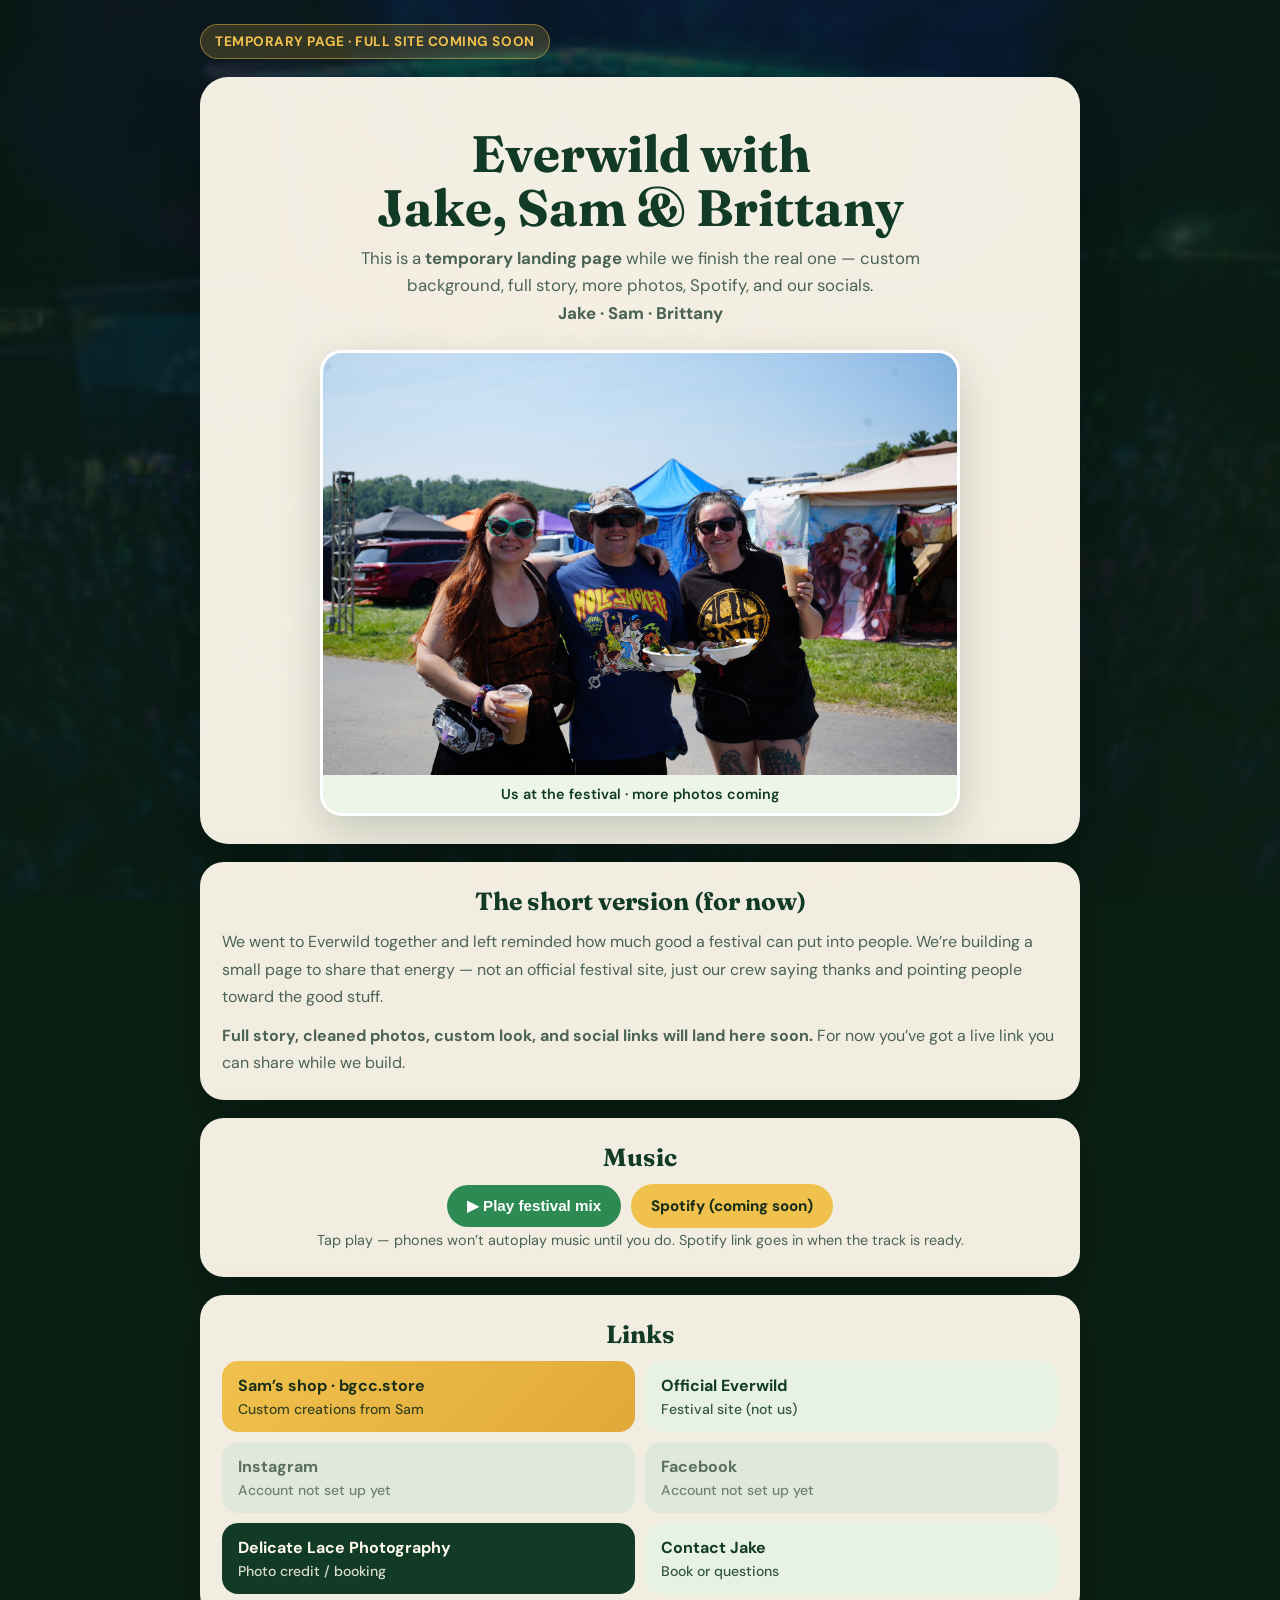
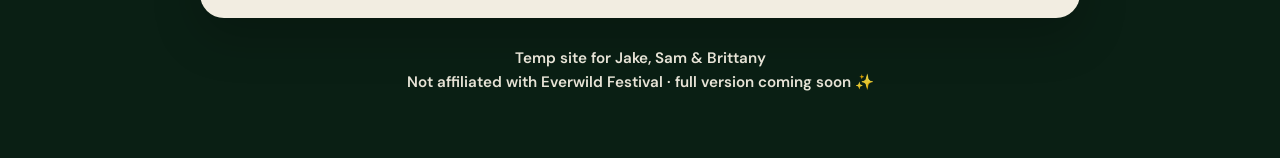
==== index.html @ faed9963 "Temporary Everwild crew landing page for Jake, Sam & Brittany. Separate from Good Vibes Hub. Placeho" ====
<!doctype html>
<html lang="en">
<head>
  <meta charset="utf-8">
  <meta name="viewport" content="width=device-width, initial-scale=1, viewport-fit=cover">
  <meta name="theme-color" content="#0a1f14">
  <meta name="description" content="Temporary home for Jake, Sam & Brittany's Everwild page — story, photos, and good vibes coming soon.">
  <meta property="og:title" content="Everwild · Jake, Sam & Brittany (temp)">
  <meta property="og:description" content="A temporary page while we build the real one. Three of us, one festival, good energy.">
  <meta property="og:image" content="assets/photos/crew.jpg">
  <title>Everwild · Jake, Sam & Brittany · Temp Site</title>
  <link rel="preconnect" href="https://fonts.googleapis.com">
  <link rel="preconnect" href="https://fonts.gstatic.com" crossorigin>
  <link href="https://fonts.googleapis.com/css2?family=Fraunces:opsz,wght@9..144,600;700&family=DM+Sans:wght@400;500;600;700&display=swap" rel="stylesheet">
  <style>
    :root {
      --bg: #0a1f14;
      --card: rgba(255, 249, 236, 0.95);
      --ink: #14281c;
      --forest: #123b27;
      --leaf: #2d8a52;
      --sun: #f0c14d;
      --muted: #4a6354;
      --line: rgba(255,255,255,0.16);
    }
    * { box-sizing: border-box; }
    body {
      margin: 0;
      min-height: 100vh;
      font-family: "DM Sans", system-ui, sans-serif;
      color: #fff9ec;
      background: var(--bg);
    }
    body::before {
      content: "";
      position: fixed;
      inset: 0;
      z-index: -2;
      background:
        linear-gradient(165deg, rgba(10,31,20,.75) 0%, rgba(10,31,20,.88) 55%, rgba(10,31,20,.95) 100%),
        url("assets/bg/night_stage.jpeg") center/cover no-repeat;
    }
    .wrap { width: min(880px, 92vw); margin: 0 auto; padding: 24px 0 64px; }
    .banner {
      display: inline-flex;
      align-items: center;
      gap: 8px;
      padding: 8px 14px;
      border-radius: 999px;
      background: rgba(240,193,77,.18);
      border: 1px solid rgba(240,193,77,.45);
      color: var(--sun);
      font-size: .85rem;
      font-weight: 700;
      letter-spacing: .04em;
      text-transform: uppercase;
    }
    .hero {
      margin-top: 18px;
      padding: 36px 24px 28px;
      border-radius: 28px;
      background: var(--card);
      color: var(--ink);
      box-shadow: 0 28px 70px rgba(0,0,0,.35);
      text-align: center;
    }
    .hero h1 {
      font-family: Fraunces, Georgia, serif;
      font-size: clamp(2rem, 6vw, 3.2rem);
      line-height: 1.05;
      margin: 14px 0 10px;
      color: var(--forest);
    }
    .hero p {
      margin: 0 auto;
      max-width: 560px;
      line-height: 1.65;
      color: var(--muted);
      font-size: 1.05rem;
    }
    .names {
      margin-top: 14px;
      font-weight: 800;
      color: var(--leaf);
      font-size: 1.1rem;
    }
    .photo-wrap {
      margin: 22px auto 0;
      max-width: 640px;
      border-radius: 22px;
      overflow: hidden;
      box-shadow: 0 16px 40px rgba(18,59,39,.2);
      border: 3px solid #fff;
    }
    .photo-wrap img {
      display: block;
      width: 100%;
      height: auto;
      vertical-align: middle;
    }
    .photo-cap {
      background: #edf5e6;
      padding: 10px 14px;
      font-size: .9rem;
      font-weight: 600;
      color: var(--forest);
    }
    .card {
      margin-top: 18px;
      padding: 24px 22px;
      border-radius: 24px;
      background: var(--card);
      color: var(--ink);
      box-shadow: 0 18px 48px rgba(0,0,0,.22);
    }
    .card h2 {
      font-family: Fraunces, Georgia, serif;
      margin: 0 0 12px;
      color: var(--forest);
      font-size: 1.55rem;
      text-align: center;
    }
    .card p {
      line-height: 1.7;
      color: var(--muted);
      margin: 0 0 12px;
    }
    .card p:last-child { margin-bottom: 0; }
    .links {
      display: grid;
      grid-template-columns: 1fr 1fr;
      gap: 10px;
      margin-top: 8px;
    }
    .btn {
      display: flex;
      flex-direction: column;
      gap: 4px;
      text-decoration: none;
      padding: 14px 16px;
      border-radius: 16px;
      background: var(--forest);
      color: #fff9ec;
      border: 0;
      cursor: pointer;
      font: inherit;
      text-align: left;
      transition: transform .15s ease;
    }
    .btn:hover { transform: translateY(-1px); }
    .btn strong { font-size: 1rem; }
    .btn span { font-size: .88rem; opacity: .85; font-weight: 500; }
    .btn.gold { background: linear-gradient(135deg, var(--sun), #e0a93a); color: #1a2f18; }
    .btn.soft { background: #e8f2e2; color: var(--forest); }
    .btn.muted { background: #dfe8db; color: #5a6f60; cursor: default; }
    .music {
      display: flex;
      flex-wrap: wrap;
      gap: 10px;
      align-items: center;
      justify-content: center;
      margin-top: 8px;
    }
    .music button, .music a.playish {
      appearance: none;
      border: 0;
      border-radius: 999px;
      padding: 12px 20px;
      font-weight: 800;
      font-size: .95rem;
      cursor: pointer;
      background: var(--leaf);
      color: white;
      text-decoration: none;
    }
    .music a.playish.gold { background: var(--sun); color: #1a2f18; }
    .note {
      text-align: center;
      font-size: .9rem;
      color: var(--muted);
      margin-top: 10px;
    }
    .footer {
      text-align: center;
      margin-top: 28px;
      font-weight: 600;
      opacity: .9;
      line-height: 1.6;
      font-size: .95rem;
    }
    @media (max-width: 640px) {
      .links { grid-template-columns: 1fr; }
      .hero { padding: 28px 16px 22px; }
    }
  </style>
</head>
<body>
  <div class="wrap">
    <div class="banner">Temporary page · full site coming soon</div>

    <header class="hero">
      <h1>Everwild with<br>Jake, Sam &amp; Brittany</h1>
      <p>
        This is a <strong>temporary landing page</strong> while we finish the real one —
        custom background, full story, more photos, Spotify, and our socials.
      </p>
      <p class="names">Jake · Sam · Brittany</p>
      <figure class="photo-wrap">
        <img src="assets/photos/crew.jpg" alt="Jake, Sam and Brittany at the festival" width="1200" height="800">
        <figcaption class="photo-cap">Us at the festival · more photos coming</figcaption>
      </figure>
    </header>

    <section class="card">
      <h2>The short version (for now)</h2>
      <p>
        We went to Everwild together and left reminded how much good a festival can put into people.
        We’re building a small page to share that energy — not an official festival site, just our crew
        saying thanks and pointing people toward the good stuff.
      </p>
      <p>
        <strong>Full story, cleaned photos, custom look, and social links will land here soon.</strong>
        For now you’ve got a live link you can share while we build.
      </p>
    </section>

    <section class="card">
      <h2>Music</h2>
      <div class="music">
        <button type="button" id="playBtn">▶ Play festival mix</button>
        <a class="playish gold" id="spotifyBtn" href="#" role="button">Spotify (coming soon)</a>
      </div>
      <audio id="audio" loop preload="metadata" src="assets/audio/everwild-valley-festival-mix.mp3"></audio>
      <p class="note">Tap play — phones won’t autoplay music until you do. Spotify link goes in when the track is ready.</p>
    </section>

    <section class="card">
      <h2>Links</h2>
      <div class="links">
        <a class="btn gold" href="https://bgcc.store" target="_blank" rel="noopener">
          <strong>Sam’s shop · bgcc.store</strong>
          <span>Custom creations from Sam</span>
        </a>
        <a class="btn soft" href="https://www.everwildfestival.com/" target="_blank" rel="noopener">
          <strong>Official Everwild</strong>
          <span>Festival site (not us)</span>
        </a>
        <div class="btn muted">
          <strong>Instagram</strong>
          <span>Account not set up yet</span>
        </div>
        <div class="btn muted">
          <strong>Facebook</strong>
          <span>Account not set up yet</span>
        </div>
        <a class="btn" href="https://www.facebook.com/people/Delicate-Lace-Photography/100093677182929/" target="_blank" rel="noopener">
          <strong>Delicate Lace Photography</strong>
          <span>Photo credit / booking</span>
        </a>
        <a class="btn soft" href="mailto:jgeiger310@gmail.com?subject=Everwild%20/%20Photo%20booking">
          <strong>Contact Jake</strong>
          <span>Book or questions</span>
        </a>
      </div>
    </section>

    <div class="footer">
      Temp site for Jake, Sam &amp; Brittany<br>
      Not affiliated with Everwild Festival · full version coming soon ✨
    </div>
  </div>

  <script>
    const audio = document.getElementById('audio');
    const btn = document.getElementById('playBtn');
    btn.addEventListener('click', async () => {
      try {
        if (audio.paused) {
          await audio.play();
          btn.textContent = '❚❚ Pause';
        } else {
          audio.pause();
          btn.textContent = '▶ Play festival mix';
        }
      } catch (e) {
        alert('Tap play again if your browser blocked audio.');
      }
    });
    document.getElementById('spotifyBtn').addEventListener('click', (e) => {
      e.preventDefault();
      alert('Spotify link will go here when the track/account is ready.');
    });
  </script>
</body>
</html>
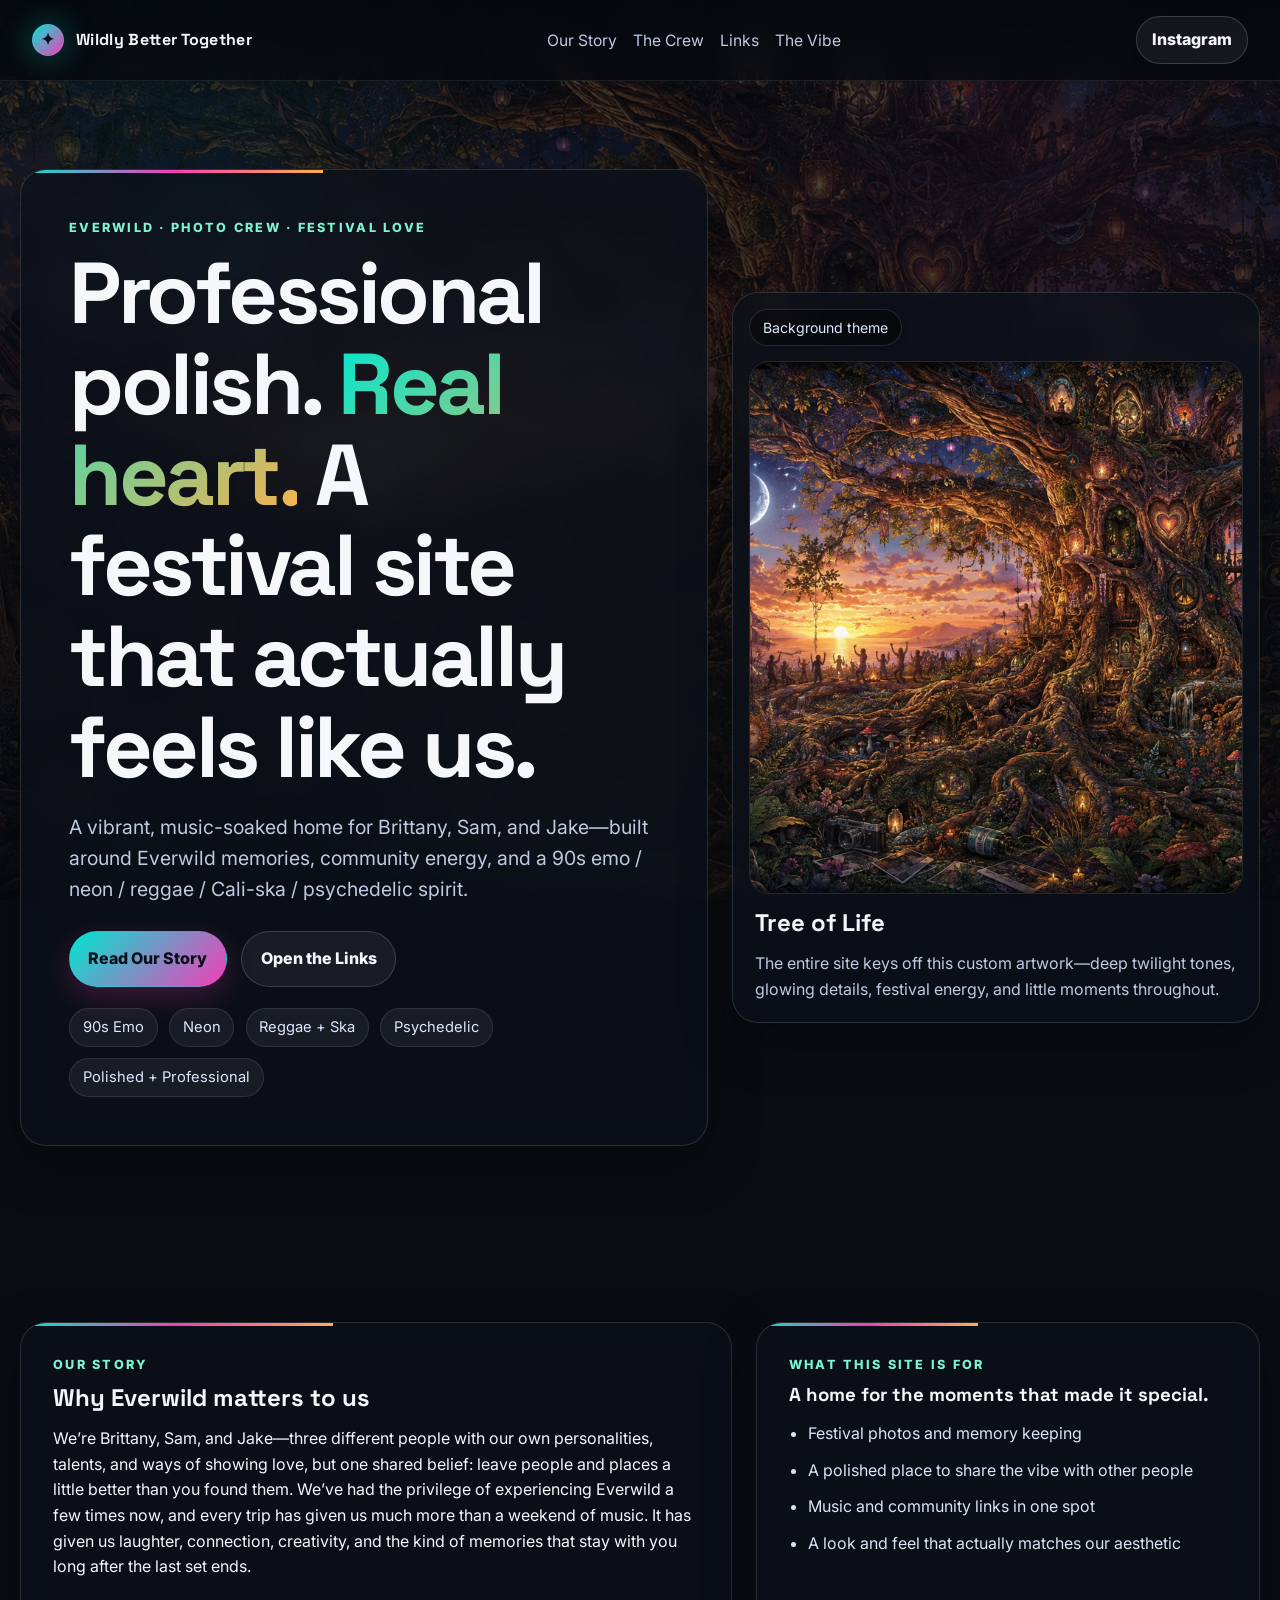
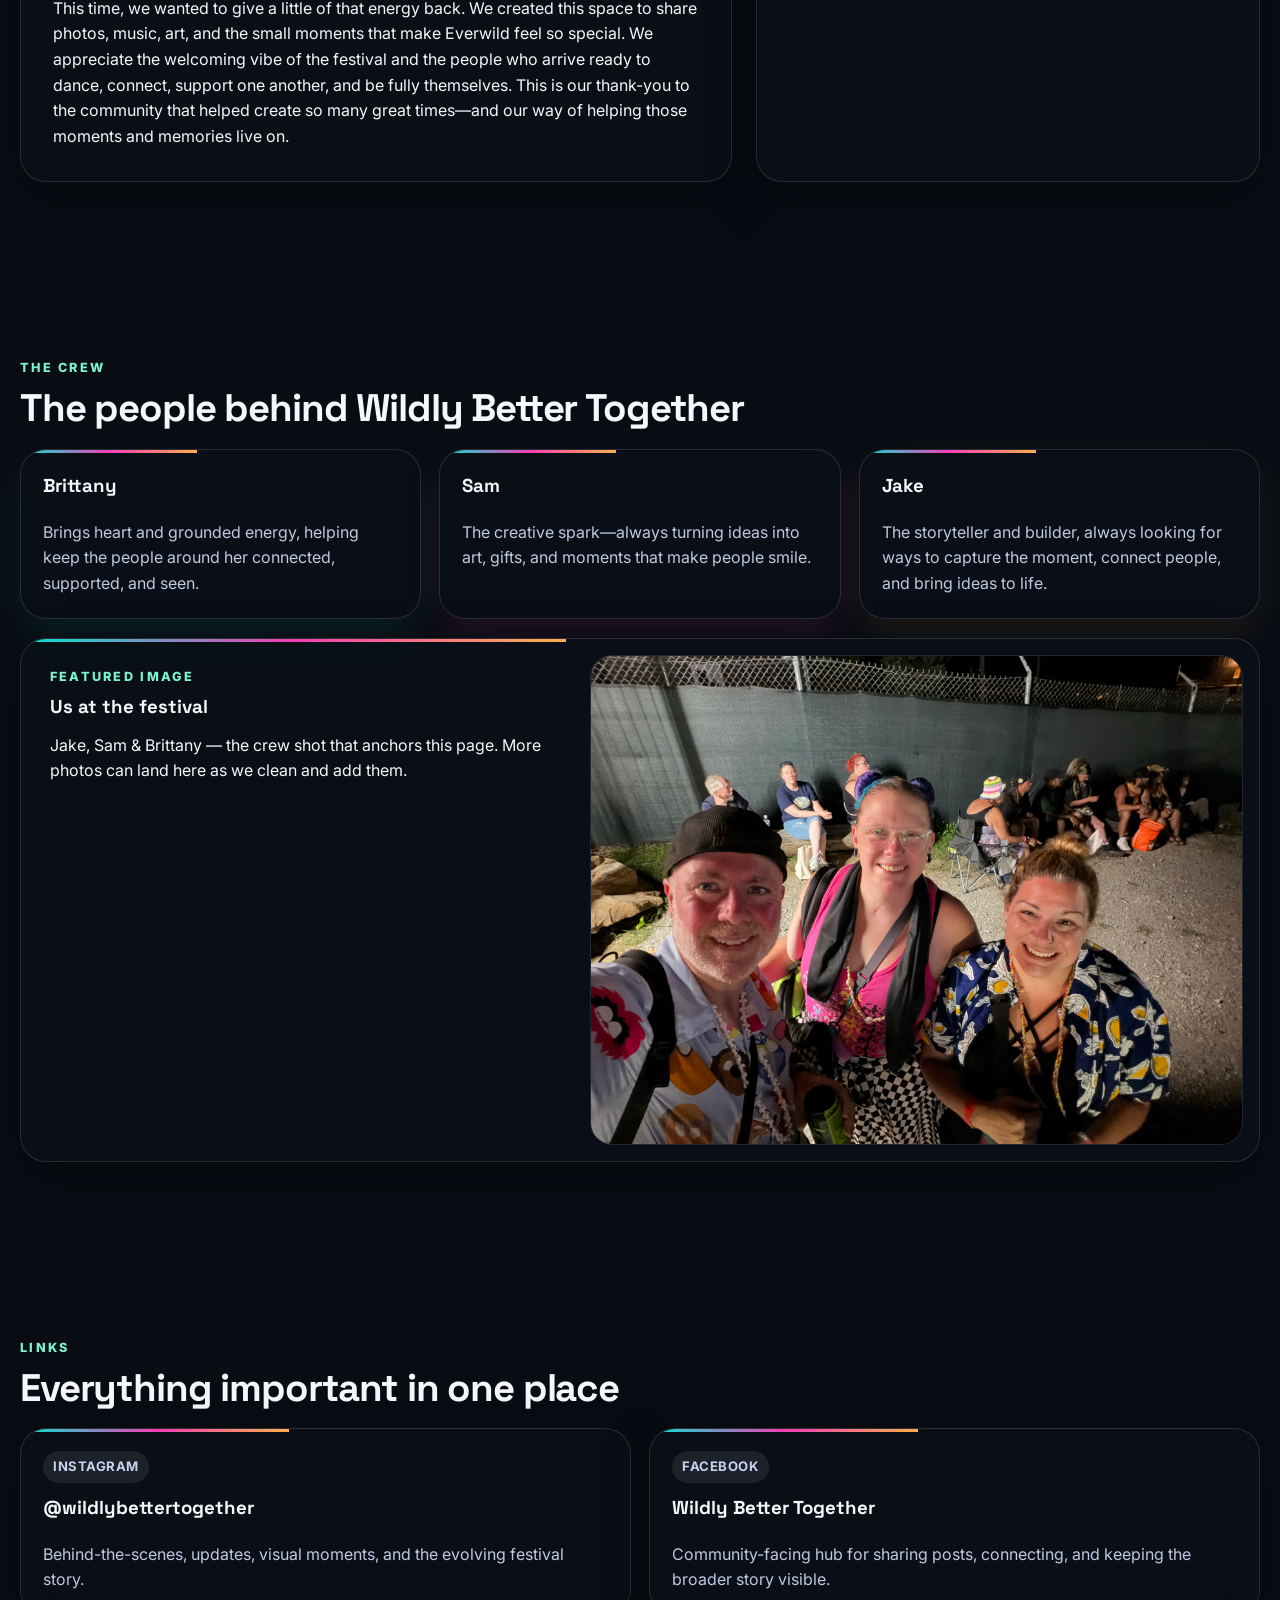
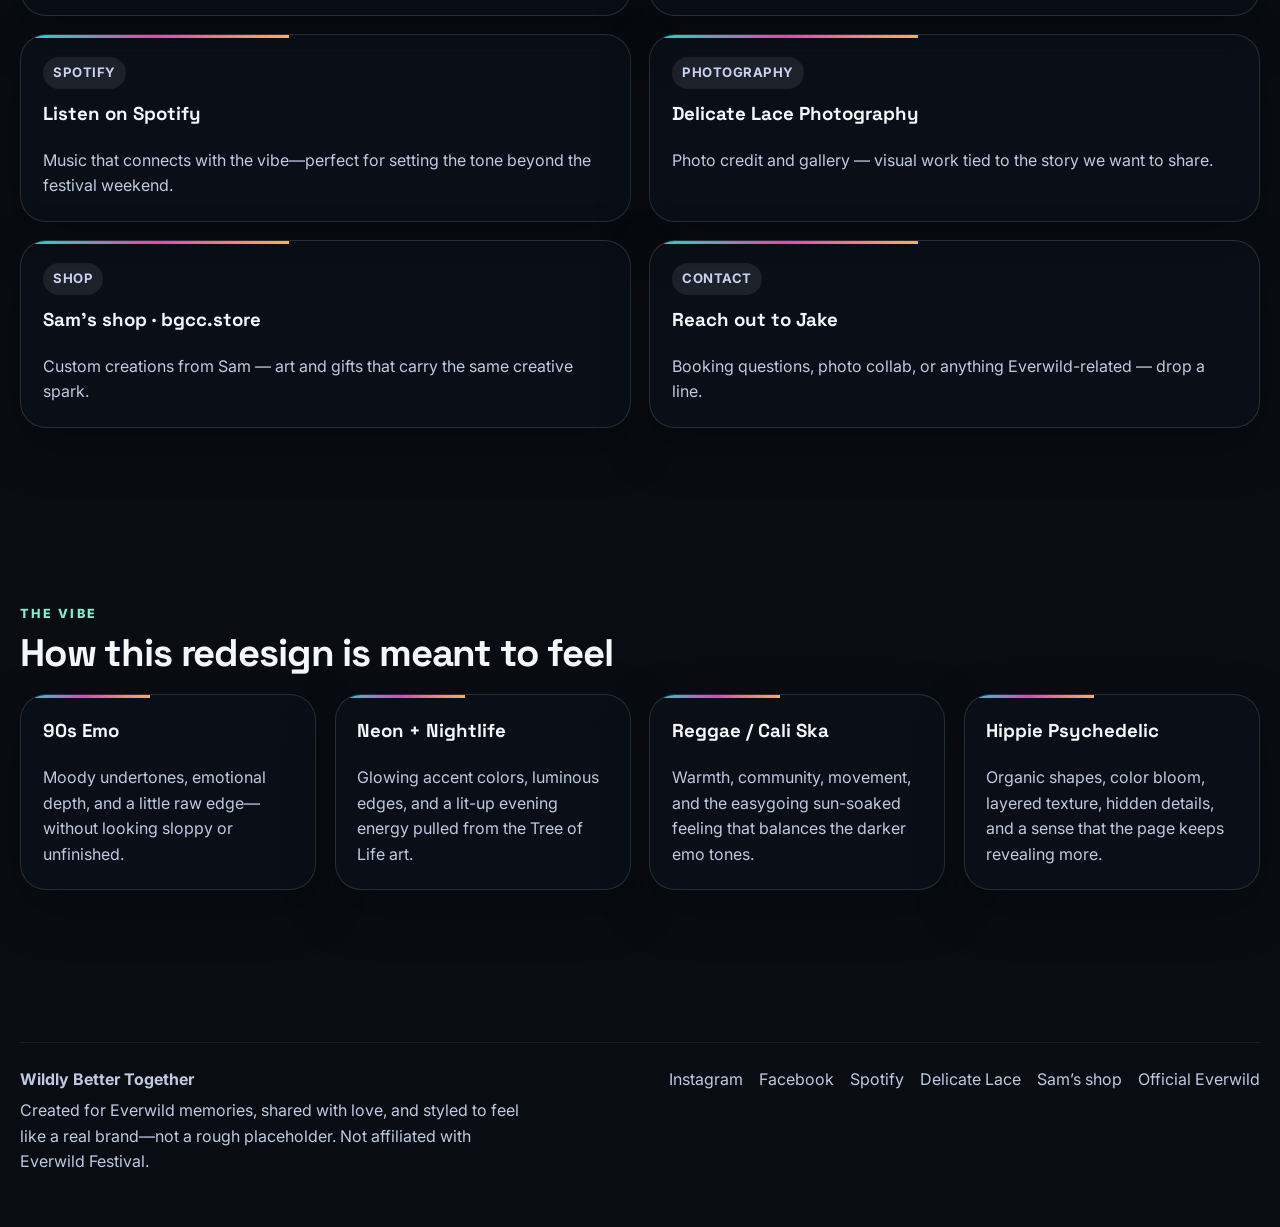
==== commit 8355d55e: "Redesign Everwild crew site: Tree of Life theme + real links Apply everwild_site_redesign package (n" ====
--- a/index.html
+++ b/index.html
@@ -1,295 +1,199 @@
-<!doctype html>
+<!DOCTYPE html>
 <html lang="en">
 <head>
-  <meta charset="utf-8">
-  <meta name="viewport" content="width=device-width, initial-scale=1, viewport-fit=cover">
-  <meta name="theme-color" content="#0a1f14">
-  <meta name="description" content="Temporary home for Jake, Sam & Brittany's Everwild page — story, photos, and good vibes coming soon.">
-  <meta property="og:title" content="Everwild · Jake, Sam & Brittany (temp)">
-  <meta property="og:description" content="A temporary page while we build the real one. Three of us, one festival, good energy.">
-  <meta property="og:image" content="assets/photos/crew.jpg">
-  <title>Everwild · Jake, Sam & Brittany · Temp Site</title>
+  <meta charset="UTF-8" />
+  <meta name="viewport" content="width=device-width, initial-scale=1.0, viewport-fit=cover" />
+  <meta name="theme-color" content="#070a10" />
+  <meta name="description" content="Wildly Better Together — Brittany, Sam, and Jake sharing Everwild stories, festival energy, and photography with a polished 90s emo, neon, ska, and psychedelic vibe." />
+  <meta property="og:title" content="Wildly Better Together · Everwild Crew" />
+  <meta property="og:description" content="Brittany, Sam, and Jake — Everwild memories, community energy, and a home for the vibe." />
+  <meta property="og:image" content="assets/photos/crew.jpg" />
+  <meta property="og:type" content="website" />
+  <title>Wildly Better Together · Everwild Crew</title>
   <link rel="preconnect" href="https://fonts.googleapis.com">
   <link rel="preconnect" href="https://fonts.gstatic.com" crossorigin>
-  <link href="https://fonts.googleapis.com/css2?family=Fraunces:opsz,wght@9..144,600;700&family=DM+Sans:wght@400;500;600;700&display=swap" rel="stylesheet">
-  <style>
-    :root {
-      --bg: #0a1f14;
-      --card: rgba(255, 249, 236, 0.95);
-      --ink: #14281c;
-      --forest: #123b27;
-      --leaf: #2d8a52;
-      --sun: #f0c14d;
-      --muted: #4a6354;
-      --line: rgba(255,255,255,0.16);
-    }
-    * { box-sizing: border-box; }
-    body {
-      margin: 0;
-      min-height: 100vh;
-      font-family: "DM Sans", system-ui, sans-serif;
-      color: #fff9ec;
-      background: var(--bg);
-    }
-    body::before {
-      content: "";
-      position: fixed;
-      inset: 0;
-      z-index: -2;
-      background:
-        linear-gradient(165deg, rgba(10,31,20,.75) 0%, rgba(10,31,20,.88) 55%, rgba(10,31,20,.95) 100%),
-        url("assets/bg/night_stage.jpeg") center/cover no-repeat;
-    }
-    .wrap { width: min(880px, 92vw); margin: 0 auto; padding: 24px 0 64px; }
-    .banner {
-      display: inline-flex;
-      align-items: center;
-      gap: 8px;
-      padding: 8px 14px;
-      border-radius: 999px;
-      background: rgba(240,193,77,.18);
-      border: 1px solid rgba(240,193,77,.45);
-      color: var(--sun);
-      font-size: .85rem;
-      font-weight: 700;
-      letter-spacing: .04em;
-      text-transform: uppercase;
-    }
-    .hero {
-      margin-top: 18px;
-      padding: 36px 24px 28px;
-      border-radius: 28px;
-      background: var(--card);
-      color: var(--ink);
-      box-shadow: 0 28px 70px rgba(0,0,0,.35);
-      text-align: center;
-    }
-    .hero h1 {
-      font-family: Fraunces, Georgia, serif;
-      font-size: clamp(2rem, 6vw, 3.2rem);
-      line-height: 1.05;
-      margin: 14px 0 10px;
-      color: var(--forest);
-    }
-    .hero p {
-      margin: 0 auto;
-      max-width: 560px;
-      line-height: 1.65;
-      color: var(--muted);
-      font-size: 1.05rem;
-    }
-    .names {
-      margin-top: 14px;
-      font-weight: 800;
-      color: var(--leaf);
-      font-size: 1.1rem;
-    }
-    .photo-wrap {
-      margin: 22px auto 0;
-      max-width: 640px;
-      border-radius: 22px;
-      overflow: hidden;
-      box-shadow: 0 16px 40px rgba(18,59,39,.2);
-      border: 3px solid #fff;
-    }
-    .photo-wrap img {
-      display: block;
-      width: 100%;
-      height: auto;
-      vertical-align: middle;
-    }
-    .photo-cap {
-      background: #edf5e6;
-      padding: 10px 14px;
-      font-size: .9rem;
-      font-weight: 600;
-      color: var(--forest);
-    }
-    .card {
-      margin-top: 18px;
-      padding: 24px 22px;
-      border-radius: 24px;
-      background: var(--card);
-      color: var(--ink);
-      box-shadow: 0 18px 48px rgba(0,0,0,.22);
-    }
-    .card h2 {
-      font-family: Fraunces, Georgia, serif;
-      margin: 0 0 12px;
-      color: var(--forest);
-      font-size: 1.55rem;
-      text-align: center;
-    }
-    .card p {
-      line-height: 1.7;
-      color: var(--muted);
-      margin: 0 0 12px;
-    }
-    .card p:last-child { margin-bottom: 0; }
-    .links {
-      display: grid;
-      grid-template-columns: 1fr 1fr;
-      gap: 10px;
-      margin-top: 8px;
-    }
-    .btn {
-      display: flex;
-      flex-direction: column;
-      gap: 4px;
-      text-decoration: none;
-      padding: 14px 16px;
-      border-radius: 16px;
-      background: var(--forest);
-      color: #fff9ec;
-      border: 0;
-      cursor: pointer;
-      font: inherit;
-      text-align: left;
-      transition: transform .15s ease;
-    }
-    .btn:hover { transform: translateY(-1px); }
-    .btn strong { font-size: 1rem; }
-    .btn span { font-size: .88rem; opacity: .85; font-weight: 500; }
-    .btn.gold { background: linear-gradient(135deg, var(--sun), #e0a93a); color: #1a2f18; }
-    .btn.soft { background: #e8f2e2; color: var(--forest); }
-    .btn.muted { background: #dfe8db; color: #5a6f60; cursor: default; }
-    .music {
-      display: flex;
-      flex-wrap: wrap;
-      gap: 10px;
-      align-items: center;
-      justify-content: center;
-      margin-top: 8px;
-    }
-    .music button, .music a.playish {
-      appearance: none;
-      border: 0;
-      border-radius: 999px;
-      padding: 12px 20px;
-      font-weight: 800;
-      font-size: .95rem;
-      cursor: pointer;
-      background: var(--leaf);
-      color: white;
-      text-decoration: none;
-    }
-    .music a.playish.gold { background: var(--sun); color: #1a2f18; }
-    .note {
-      text-align: center;
-      font-size: .9rem;
-      color: var(--muted);
-      margin-top: 10px;
-    }
-    .footer {
-      text-align: center;
-      margin-top: 28px;
-      font-weight: 600;
-      opacity: .9;
-      line-height: 1.6;
-      font-size: .95rem;
-    }
-    @media (max-width: 640px) {
-      .links { grid-template-columns: 1fr; }
-      .hero { padding: 28px 16px 22px; }
-    }
-  </style>
+  <link href="https://fonts.googleapis.com/css2?family=Inter:wght@400;500;600;700;800&family=Space+Grotesk:wght@500;700&display=swap" rel="stylesheet">
+  <link rel="stylesheet" href="assets/css/styles.css" />
 </head>
 <body>
-  <div class="wrap">
-    <div class="banner">Temporary page · full site coming soon</div>
+  <div class="site-bg"></div>
+  <div class="site-grain"></div>
 
-    <header class="hero">
-      <h1>Everwild with<br>Jake, Sam &amp; Brittany</h1>
-      <p>
-        This is a <strong>temporary landing page</strong> while we finish the real one —
-        custom background, full story, more photos, Spotify, and our socials.
-      </p>
-      <p class="names">Jake · Sam · Brittany</p>
-      <figure class="photo-wrap">
-        <img src="assets/photos/crew.jpg" alt="Jake, Sam and Brittany at the festival" width="1200" height="800">
-        <figcaption class="photo-cap">Us at the festival · more photos coming</figcaption>
-      </figure>
-    </header>
+  <header class="topbar">
+    <a class="brand" href="#top">
+      <span class="brand-mark">✦</span>
+      <span>Wildly Better Together</span>
+    </a>
+    <nav class="nav">
+      <a href="#story">Our Story</a>
+      <a href="#crew">The Crew</a>
+      <a href="#links">Links</a>
+      <a href="#vibe">The Vibe</a>
+    </nav>
+    <a class="button button-sm button-outline" href="https://www.instagram.com/wildlybettertogether/?hl=en" target="_blank" rel="noreferrer">Instagram</a>
+  </header>
 
-    <section class="card">
-      <h2>The short version (for now)</h2>
-      <p>
-        We went to Everwild together and left reminded how much good a festival can put into people.
-        We’re building a small page to share that energy — not an official festival site, just our crew
-        saying thanks and pointing people toward the good stuff.
-      </p>
-      <p>
-        <strong>Full story, cleaned photos, custom look, and social links will land here soon.</strong>
-        For now you’ve got a live link you can share while we build.
-      </p>
+  <main id="top">
+    <section class="hero section">
+      <div class="hero-copy panel glow-panel">
+        <p class="eyebrow">Everwild · Photo Crew · Festival Love</p>
+        <h1>Professional polish. <span>Real heart.</span> A festival site that actually feels like us.</h1>
+        <p class="lede">A vibrant, music-soaked home for Brittany, Sam, and Jake—built around Everwild memories, community energy, and a 90s emo / neon / reggae / Cali-ska / psychedelic spirit.</p>
+        <div class="hero-actions">
+          <a class="button" href="#story">Read Our Story</a>
+          <a class="button button-outline" href="#links">Open the Links</a>
+        </div>
+        <ul class="hero-tags" aria-label="site vibe tags">
+          <li>90s Emo</li>
+          <li>Neon</li>
+          <li>Reggae + Ska</li>
+          <li>Psychedelic</li>
+          <li>Polished + Professional</li>
+        </ul>
+      </div>
+
+      <aside class="hero-card panel image-card">
+        <div class="badge">Background theme</div>
+        <img src="assets/images/tree-of-life-bg.webp" alt="Psychedelic Tree of Life Everwild background art" loading="eager" />
+        <div class="image-card-copy">
+          <h2>Tree of Life</h2>
+          <p>The entire site keys off this custom artwork—deep twilight tones, glowing details, festival energy, and little moments throughout.</p>
+        </div>
+      </aside>
     </section>
 
-    <section class="card">
-      <h2>Music</h2>
-      <div class="music">
-        <button type="button" id="playBtn">▶ Play festival mix</button>
-        <a class="playish gold" id="spotifyBtn" href="#" role="button">Spotify (coming soon)</a>
+    <section class="section two-col" id="story">
+      <div class="panel story-panel">
+        <p class="eyebrow">Our Story</p>
+        <h2>Why Everwild matters to us</h2>
+        <p>We’re Brittany, Sam, and Jake—three different people with our own personalities, talents, and ways of showing love, but one shared belief: leave people and places a little better than you found them. We’ve had the privilege of experiencing Everwild a few times now, and every trip has given us much more than a weekend of music. It has given us laughter, connection, creativity, and the kind of memories that stay with you long after the last set ends.</p>
+        <p>This time, we wanted to give a little of that energy back. We created this space to share photos, music, art, and the small moments that make Everwild feel so special. We appreciate the welcoming vibe of the festival and the people who arrive ready to dance, connect, support one another, and be fully themselves. This is our thank-you to the community that helped create so many great times—and our way of helping those moments and memories live on.</p>
       </div>
-      <audio id="audio" loop preload="metadata" src="assets/audio/everwild-valley-festival-mix.mp3"></audio>
-      <p class="note">Tap play — phones won’t autoplay music until you do. Spotify link goes in when the track is ready.</p>
+
+      <div class="panel notes-panel">
+        <p class="eyebrow">What this site is for</p>
+        <h3>A home for the moments that made it special.</h3>
+        <ul class="bullet-list">
+          <li>Festival photos and memory keeping</li>
+          <li>A polished place to share the vibe with other people</li>
+          <li>Music and community links in one spot</li>
+          <li>A look and feel that actually matches our aesthetic</li>
+        </ul>
+      </div>
     </section>
 
-    <section class="card">
-      <h2>Links</h2>
-      <div class="links">
-        <a class="btn gold" href="https://bgcc.store" target="_blank" rel="noopener">
-          <strong>Sam’s shop · bgcc.store</strong>
-          <span>Custom creations from Sam</span>
+    <section class="section" id="crew">
+      <div class="section-heading">
+        <p class="eyebrow">The Crew</p>
+        <h2>The people behind Wildly Better Together</h2>
+      </div>
+      <div class="crew-grid">
+        <article class="panel person-card accent-teal">
+          <h3>Brittany</h3>
+          <p>Brings heart and grounded energy, helping keep the people around her connected, supported, and seen.</p>
+        </article>
+        <article class="panel person-card accent-pink">
+          <h3>Sam</h3>
+          <p>The creative spark—always turning ideas into art, gifts, and moments that make people smile.</p>
+        </article>
+        <article class="panel person-card accent-gold">
+          <h3>Jake</h3>
+          <p>The storyteller and builder, always looking for ways to capture the moment, connect people, and bring ideas to life.</p>
+        </article>
+      </div>
+
+      <div class="panel photo-feature">
+        <div class="photo-copy">
+          <p class="eyebrow">Featured image</p>
+          <h3>Us at the festival</h3>
+          <p>Jake, Sam &amp; Brittany — the crew shot that anchors this page. More photos can land here as we clean and add them.</p>
+        </div>
+        <div class="photo-frame">
+          <img src="assets/photos/crew.jpg" alt="Jake, Sam, and Brittany at the festival" width="1200" height="1600" loading="lazy" />
+        </div>
+      </div>
+    </section>
+
+    <section class="section" id="links">
+      <div class="section-heading">
+        <p class="eyebrow">Links</p>
+        <h2>Everything important in one place</h2>
+      </div>
+      <div class="links-grid">
+        <a class="panel link-card" href="https://www.instagram.com/wildlybettertogether/?hl=en" target="_blank" rel="noreferrer">
+          <span class="link-kicker">Instagram</span>
+          <h3>@wildlybettertogether</h3>
+          <p>Behind-the-scenes, updates, visual moments, and the evolving festival story.</p>
         </a>
-        <a class="btn soft" href="https://www.everwildfestival.com/" target="_blank" rel="noopener">
-          <strong>Official Everwild</strong>
-          <span>Festival site (not us)</span>
+        <a class="panel link-card" href="https://www.facebook.com/profile.php?id=61584813074823" target="_blank" rel="noreferrer">
+          <span class="link-kicker">Facebook</span>
+          <h3>Wildly Better Together</h3>
+          <p>Community-facing hub for sharing posts, connecting, and keeping the broader story visible.</p>
         </a>
-        <div class="btn muted">
-          <strong>Instagram</strong>
-          <span>Account not set up yet</span>
-        </div>
-        <div class="btn muted">
-          <strong>Facebook</strong>
-          <span>Account not set up yet</span>
-        </div>
-        <a class="btn" href="https://www.facebook.com/people/Delicate-Lace-Photography/100093677182929/" target="_blank" rel="noopener">
-          <strong>Delicate Lace Photography</strong>
-          <span>Photo credit / booking</span>
+        <a class="panel link-card" href="https://open.spotify.com/artist/3q0lanC2SZJSFUHILKSDZj" target="_blank" rel="noreferrer">
+          <span class="link-kicker">Spotify</span>
+          <h3>Listen on Spotify</h3>
+          <p>Music that connects with the vibe—perfect for setting the tone beyond the festival weekend.</p>
         </a>
-        <a class="btn soft" href="mailto:jgeiger310@gmail.com?subject=Everwild%20/%20Photo%20booking">
-          <strong>Contact Jake</strong>
-          <span>Book or questions</span>
+        <a class="panel link-card" href="https://delicatelacephotography.mypixieset.com/" target="_blank" rel="noreferrer">
+          <span class="link-kicker">Photography</span>
+          <h3>Delicate Lace Photography</h3>
+          <p>Photo credit and gallery — visual work tied to the story we want to share.</p>
+        </a>
+        <a class="panel link-card" href="https://bgcc.store" target="_blank" rel="noreferrer">
+          <span class="link-kicker">Shop</span>
+          <h3>Sam’s shop · bgcc.store</h3>
+          <p>Custom creations from Sam — art and gifts that carry the same creative spark.</p>
+        </a>
+        <a class="panel link-card" href="mailto:jgeiger310@gmail.com?subject=Everwild%20/%20Photo%20booking">
+          <span class="link-kicker">Contact</span>
+          <h3>Reach out to Jake</h3>
+          <p>Booking questions, photo collab, or anything Everwild-related — drop a line.</p>
         </a>
       </div>
     </section>
 
-    <div class="footer">
-      Temp site for Jake, Sam &amp; Brittany<br>
-      Not affiliated with Everwild Festival · full version coming soon ✨
+    <section class="section" id="vibe">
+      <div class="section-heading">
+        <p class="eyebrow">The Vibe</p>
+        <h2>How this redesign is meant to feel</h2>
+      </div>
+      <div class="vibe-grid">
+        <article class="panel vibe-card">
+          <h3>90s Emo</h3>
+          <p>Moody undertones, emotional depth, and a little raw edge—without looking sloppy or unfinished.</p>
+        </article>
+        <article class="panel vibe-card">
+          <h3>Neon + Nightlife</h3>
+          <p>Glowing accent colors, luminous edges, and a lit-up evening energy pulled from the Tree of Life art.</p>
+        </article>
+        <article class="panel vibe-card">
+          <h3>Reggae / Cali Ska</h3>
+          <p>Warmth, community, movement, and the easygoing sun-soaked feeling that balances the darker emo tones.</p>
+        </article>
+        <article class="panel vibe-card">
+          <h3>Hippie Psychedelic</h3>
+          <p>Organic shapes, color bloom, layered texture, hidden details, and a sense that the page keeps revealing more.</p>
+        </article>
+      </div>
+    </section>
+  </main>
+
+  <footer class="footer">
+    <div>
+      <strong>Wildly Better Together</strong>
+      <p>Created for Everwild memories, shared with love, and styled to feel like a real brand—not a rough placeholder. Not affiliated with Everwild Festival.</p>
     </div>
-  </div>
+    <div class="footer-links">
+      <a href="https://www.instagram.com/wildlybettertogether/?hl=en" target="_blank" rel="noreferrer">Instagram</a>
+      <a href="https://www.facebook.com/profile.php?id=61584813074823" target="_blank" rel="noreferrer">Facebook</a>
+      <a href="https://open.spotify.com/artist/3q0lanC2SZJSFUHILKSDZj" target="_blank" rel="noreferrer">Spotify</a>
+      <a href="https://delicatelacephotography.mypixieset.com/" target="_blank" rel="noreferrer">Delicate Lace</a>
+      <a href="https://bgcc.store" target="_blank" rel="noreferrer">Sam’s shop</a>
+      <a href="https://www.everwildfestival.com/" target="_blank" rel="noreferrer">Official Everwild</a>
+    </div>
+  </footer>
 
-  <script>
-    const audio = document.getElementById('audio');
-    const btn = document.getElementById('playBtn');
-    btn.addEventListener('click', async () => {
-      try {
-        if (audio.paused) {
-          await audio.play();
-          btn.textContent = '❚❚ Pause';
-        } else {
-          audio.pause();
-          btn.textContent = '▶ Play festival mix';
-        }
-      } catch (e) {
-        alert('Tap play again if your browser blocked audio.');
-      }
-    });
-    document.getElementById('spotifyBtn').addEventListener('click', (e) => {
-      e.preventDefault();
-      alert('Spotify link will go here when the track/account is ready.');
-    });
-  </script>
+  <script src="assets/js/site.js"></script>
 </body>
 </html>
--- a/assets/css/styles.css
+++ b/assets/css/styles.css
@@ -0,0 +1,360 @@
+
+:root {
+  --bg: #090d13;
+  --bg-soft: rgba(11, 17, 26, 0.76);
+  --bg-strong: rgba(7, 10, 16, 0.88);
+  --text: #f5f7fb;
+  --muted: #bfcae1;
+  --line: rgba(255,255,255,0.13);
+  --teal: #00e7d1;
+  --pink: #f53db8;
+  --gold: #ffb04b;
+  --lime: #b8ff4f;
+  --shadow: 0 18px 50px rgba(0, 0, 0, 0.34);
+  --radius: 26px;
+  --max: 1240px;
+}
+
+* { box-sizing: border-box; }
+html { scroll-behavior: smooth; }
+body {
+  margin: 0;
+  color: var(--text);
+  background: var(--bg);
+  font-family: 'Inter', system-ui, sans-serif;
+  line-height: 1.6;
+  overflow-x: hidden;
+}
+
+a { color: inherit; text-decoration: none; }
+img { max-width: 100%; display: block; }
+code {
+  font-family: ui-monospace, SFMono-Regular, Menlo, monospace;
+  background: rgba(255,255,255,0.08);
+  padding: 0.18rem 0.45rem;
+  border-radius: 999px;
+  font-size: 0.92em;
+}
+
+.site-bg {
+  position: fixed;
+  inset: 0;
+  background:
+    linear-gradient(rgba(4, 8, 14, 0.72), rgba(7, 10, 15, 0.82)),
+    radial-gradient(circle at 15% 12%, rgba(0, 231, 209, 0.18), transparent 26%),
+    radial-gradient(circle at 82% 18%, rgba(245, 61, 184, 0.18), transparent 28%),
+    radial-gradient(circle at 48% 82%, rgba(255, 176, 75, 0.16), transparent 30%),
+    url('../images/tree-of-life-bg.webp') center top / cover no-repeat fixed;
+  z-index: -3;
+}
+
+.site-grain {
+  pointer-events: none;
+  position: fixed;
+  inset: 0;
+  background-image: radial-gradient(rgba(255,255,255,0.08) 0.7px, transparent 0.7px);
+  background-size: 6px 6px;
+  opacity: 0.045;
+  mix-blend-mode: screen;
+  z-index: -2;
+}
+
+.topbar {
+  position: sticky;
+  top: 0;
+  z-index: 20;
+  display: flex;
+  align-items: center;
+  justify-content: space-between;
+  gap: 1rem;
+  padding: 1rem clamp(1rem, 3vw, 2rem);
+  background: rgba(5, 9, 15, 0.72);
+  backdrop-filter: blur(14px);
+  -webkit-backdrop-filter: blur(14px);
+  border-bottom: 1px solid rgba(255,255,255,0.08);
+}
+
+.brand {
+  display: inline-flex;
+  align-items: center;
+  gap: 0.75rem;
+  font-family: 'Space Grotesk', sans-serif;
+  font-weight: 700;
+  letter-spacing: 0.02em;
+}
+.brand-mark {
+  display: inline-grid;
+  place-items: center;
+  width: 2rem;
+  height: 2rem;
+  border-radius: 999px;
+  background: linear-gradient(135deg, var(--teal), var(--pink));
+  color: #0b1018;
+  box-shadow: 0 0 30px rgba(0, 231, 209, 0.34);
+}
+
+.nav {
+  display: inline-flex;
+  align-items: center;
+  gap: 1rem;
+  flex-wrap: wrap;
+}
+.nav a {
+  color: var(--muted);
+  font-size: 0.98rem;
+}
+.nav a:hover { color: var(--text); }
+
+.button {
+  display: inline-flex;
+  align-items: center;
+  justify-content: center;
+  gap: 0.5rem;
+  min-height: 48px;
+  padding: 0.9rem 1.15rem;
+  border-radius: 999px;
+  border: 1px solid transparent;
+  background: linear-gradient(135deg, var(--teal), var(--pink));
+  color: #08101a;
+  font-weight: 800;
+  box-shadow: 0 10px 28px rgba(245, 61, 184, 0.22);
+}
+.button:hover { transform: translateY(-1px); }
+.button-outline {
+  background: rgba(255,255,255,0.06);
+  color: var(--text);
+  border-color: rgba(255,255,255,0.16);
+  box-shadow: none;
+}
+.button-sm { min-height: 42px; padding: 0.65rem 0.95rem; }
+
+main {
+  width: min(calc(100% - 2rem), var(--max));
+  margin: 0 auto;
+  padding-bottom: 4rem;
+}
+
+.section { padding: clamp(2.5rem, 7vw, 5.5rem) 0; }
+.hero {
+  min-height: calc(100vh - 76px);
+  display: grid;
+  grid-template-columns: 1.2fr 0.92fr;
+  align-items: center;
+  gap: 1.5rem;
+}
+.two-col {
+  display: grid;
+  grid-template-columns: 1.2fr 0.85fr;
+  gap: 1.5rem;
+}
+
+.panel {
+  position: relative;
+  background: var(--bg-soft);
+  border: 1px solid var(--line);
+  border-radius: var(--radius);
+  box-shadow: var(--shadow);
+  backdrop-filter: blur(12px);
+  -webkit-backdrop-filter: blur(12px);
+  overflow: hidden;
+}
+.glow-panel::before,
+.person-card::before,
+.link-card::before,
+.vibe-card::before,
+.story-panel::before,
+.notes-panel::before,
+.photo-feature::before {
+  content: '';
+  position: absolute;
+  inset: 0 auto auto 0;
+  width: 44%;
+  height: 3px;
+  background: linear-gradient(90deg, var(--teal), var(--pink), var(--gold));
+}
+
+.hero-copy { padding: clamp(1.8rem, 4vw, 3rem); }
+.hero-copy h1,
+.section-heading h2,
+.story-panel h2,
+.notes-panel h3,
+.image-card h2,
+.photo-copy h3 {
+  margin: 0;
+  font-family: 'Space Grotesk', sans-serif;
+  line-height: 1.05;
+}
+.hero-copy h1 {
+  font-size: clamp(2.8rem, 7vw, 5.4rem);
+  letter-spacing: -0.04em;
+  margin-top: 0.35rem;
+}
+.hero-copy h1 span {
+  background: linear-gradient(135deg, var(--teal), var(--gold));
+  -webkit-background-clip: text;
+  background-clip: text;
+  color: transparent;
+}
+.lede {
+  color: var(--muted);
+  font-size: clamp(1.05rem, 1.8vw, 1.22rem);
+  max-width: 60ch;
+  margin: 1.2rem 0 0;
+}
+.eyebrow {
+  text-transform: uppercase;
+  letter-spacing: 0.18em;
+  font-size: 0.79rem;
+  font-weight: 800;
+  color: #7cf4cf;
+  margin: 0 0 0.6rem;
+}
+.hero-actions {
+  display: flex;
+  flex-wrap: wrap;
+  gap: 0.9rem;
+  margin-top: 1.6rem;
+}
+.hero-tags {
+  list-style: none;
+  display: flex;
+  flex-wrap: wrap;
+  gap: 0.7rem;
+  margin: 1.3rem 0 0;
+  padding: 0;
+}
+.hero-tags li {
+  padding: 0.42rem 0.8rem;
+  border-radius: 999px;
+  background: rgba(255,255,255,0.06);
+  border: 1px solid rgba(255,255,255,0.1);
+  color: #dce7ff;
+  font-size: 0.92rem;
+}
+
+.image-card { padding: 1rem; }
+.image-card img {
+  width: 100%;
+  aspect-ratio: 1 / 1.08;
+  object-fit: cover;
+  border-radius: 20px;
+  border: 1px solid rgba(255,255,255,0.1);
+}
+.badge {
+  display: inline-flex;
+  align-items: center;
+  padding: 0.4rem 0.8rem;
+  margin-bottom: 0.9rem;
+  border-radius: 999px;
+  background: rgba(0,0,0,0.35);
+  border: 1px solid rgba(255,255,255,0.12);
+  font-size: 0.88rem;
+  color: #dce7ff;
+}
+.image-card-copy { padding: 1rem 0.35rem 0.25rem; }
+.image-card-copy p { color: var(--muted); margin-bottom: 0; }
+
+.story-panel, .notes-panel { padding: clamp(1.4rem, 3vw, 2rem); }
+.story-panel p:last-child,
+.notes-panel p:last-child { margin-bottom: 0; }
+.bullet-list { margin: 1rem 0 0; padding-left: 1.2rem; }
+.bullet-list li { margin: 0.7rem 0; color: #dbe4f7; }
+
+.section-heading { margin-bottom: 1.25rem; }
+.section-heading h2 {
+  font-size: clamp(1.9rem, 3vw, 3.1rem);
+  letter-spacing: -0.03em;
+}
+
+.crew-grid, .links-grid, .vibe-grid {
+  display: grid;
+  gap: 1.15rem;
+}
+.crew-grid { grid-template-columns: repeat(3, 1fr); }
+.links-grid { grid-template-columns: repeat(2, 1fr); }
+.vibe-grid { grid-template-columns: repeat(4, 1fr); }
+
+.person-card, .vibe-card { padding: 1.35rem; }
+.person-card h3, .link-card h3, .vibe-card h3 { margin-top: 0; font-family: 'Space Grotesk', sans-serif; }
+.person-card p, .link-card p, .vibe-card p { color: var(--muted); margin-bottom: 0; }
+.accent-teal { box-shadow: 0 16px 36px rgba(0, 231, 209, 0.08); }
+.accent-pink { box-shadow: 0 16px 36px rgba(245, 61, 184, 0.1); }
+.accent-gold { box-shadow: 0 16px 36px rgba(255, 176, 75, 0.08); }
+
+.photo-feature {
+  margin-top: 1.15rem;
+  display: grid;
+  grid-template-columns: 0.9fr 1.1fr;
+  gap: 1.15rem;
+  padding: 1rem;
+}
+.photo-copy { padding: 0.8rem; }
+.photo-frame img {
+  width: 100%;
+  height: 100%;
+  min-height: 340px;
+  max-height: 720px;
+  object-fit: cover;
+  object-position: center top;
+  border-radius: 22px;
+  border: 1px solid rgba(255,255,255,0.1);
+}
+
+.link-card {
+  padding: 1.35rem;
+  transition: transform 160ms ease, border-color 160ms ease, background 160ms ease;
+}
+.link-card:hover {
+  transform: translateY(-4px);
+  border-color: rgba(255,255,255,0.22);
+  background: rgba(17, 23, 36, 0.88);
+}
+.link-kicker {
+  display: inline-block;
+  margin-bottom: 0.65rem;
+  padding: 0.35rem 0.65rem;
+  border-radius: 999px;
+  background: rgba(255,255,255,0.08);
+  color: #c7d4ef;
+  font-size: 0.82rem;
+  font-weight: 700;
+  letter-spacing: 0.04em;
+  text-transform: uppercase;
+}
+
+.footer {
+  width: min(calc(100% - 2rem), var(--max));
+  margin: 0 auto 1.25rem;
+  padding: 1.5rem 0 2rem;
+  border-top: 1px solid rgba(255,255,255,0.08);
+  display: flex;
+  justify-content: space-between;
+  gap: 1rem;
+  color: var(--muted);
+}
+.footer p { margin: 0.35rem 0 0; max-width: 50ch; }
+.footer-links { display: flex; flex-wrap: wrap; gap: 1rem; align-content: flex-start; }
+.footer-links a:hover { color: var(--text); }
+
+@media (max-width: 1120px) {
+  .hero, .two-col, .photo-feature { grid-template-columns: 1fr; }
+  .crew-grid { grid-template-columns: 1fr 1fr 1fr; }
+  .vibe-grid { grid-template-columns: 1fr 1fr; }
+}
+
+@media (max-width: 860px) {
+  .topbar { flex-wrap: wrap; }
+  .nav { width: 100%; justify-content: center; order: 3; }
+  .links-grid, .crew-grid, .vibe-grid { grid-template-columns: 1fr; }
+  .footer { flex-direction: column; }
+  .hero { min-height: auto; padding-top: 1rem; }
+}
+
+@media (max-width: 680px) {
+  main { width: min(calc(100% - 1rem), var(--max)); }
+  .topbar { padding: 0.8rem 0.8rem 1rem; }
+  .hero-copy { padding: 1.3rem; }
+  .story-panel, .notes-panel, .person-card, .link-card, .vibe-card { padding: 1.15rem; }
+  .photo-copy { padding: 0.35rem; }
+  .photo-frame img { min-height: 240px; }
+}
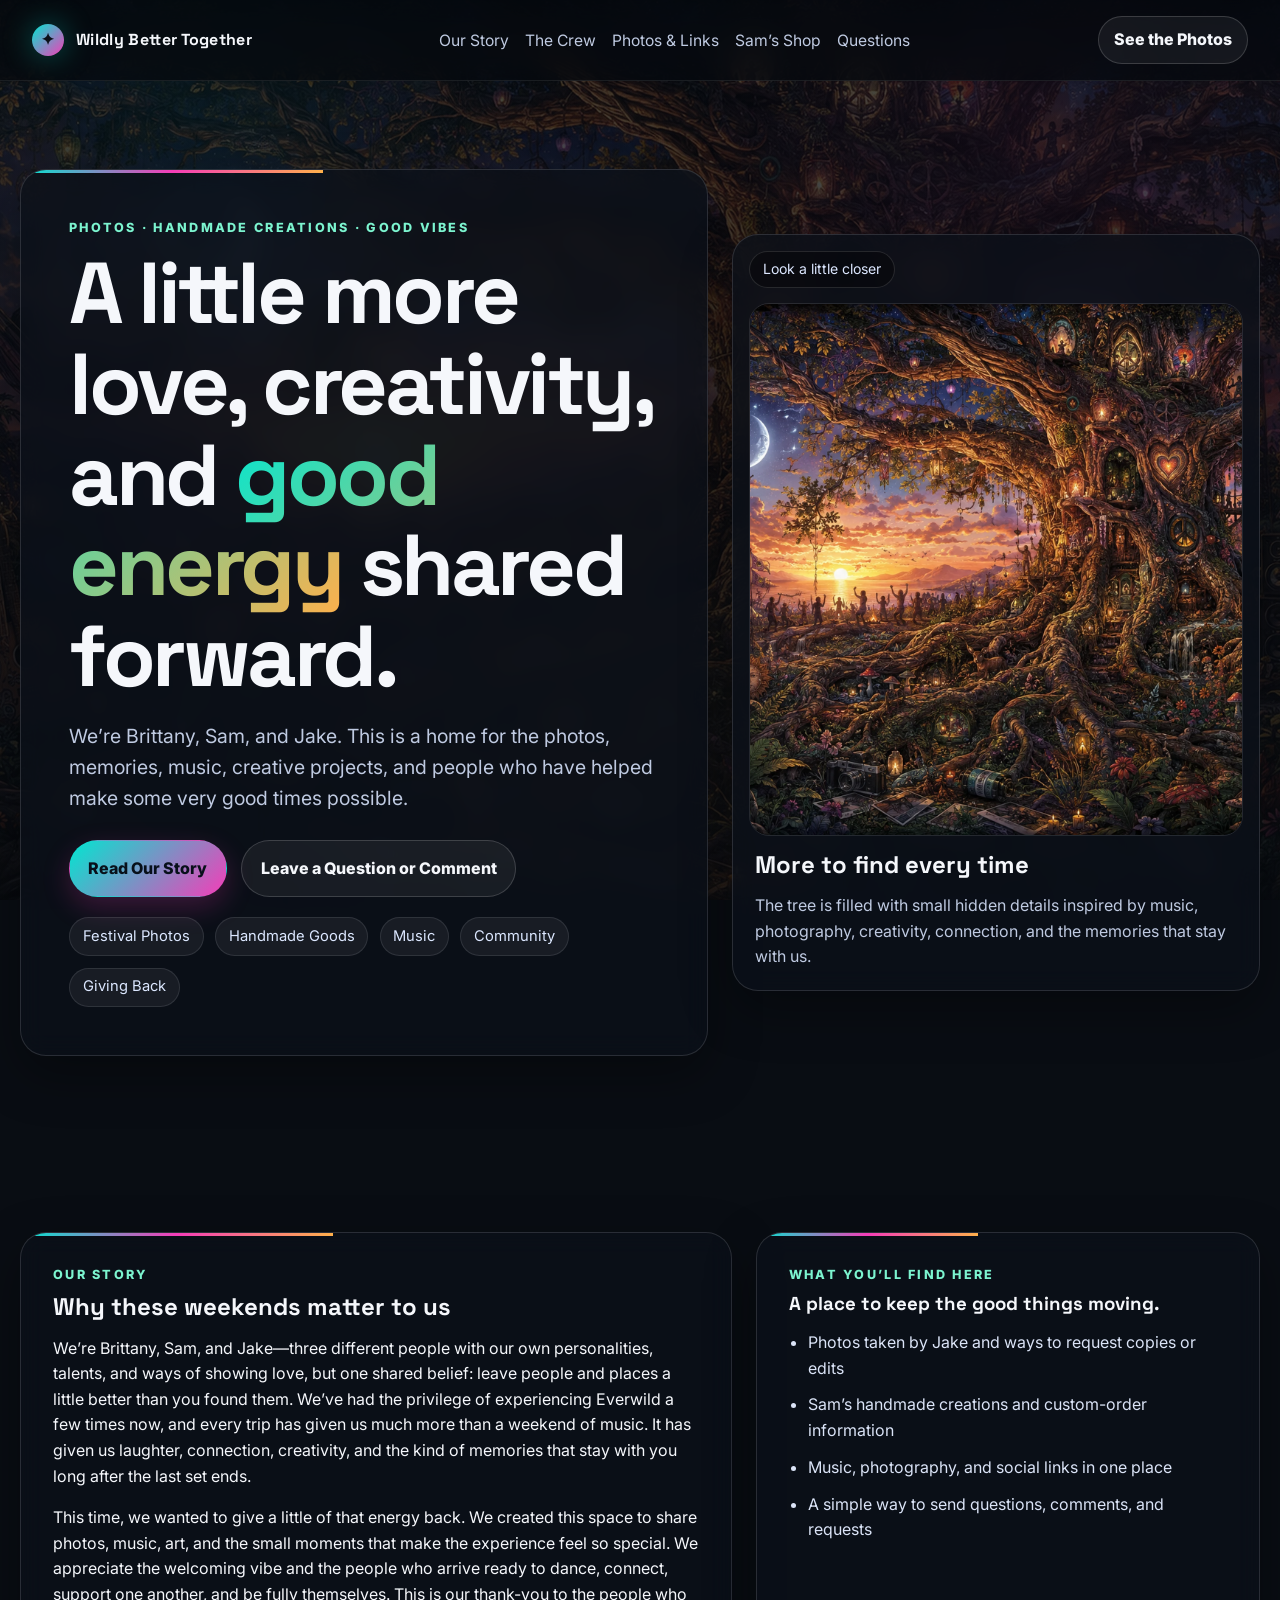
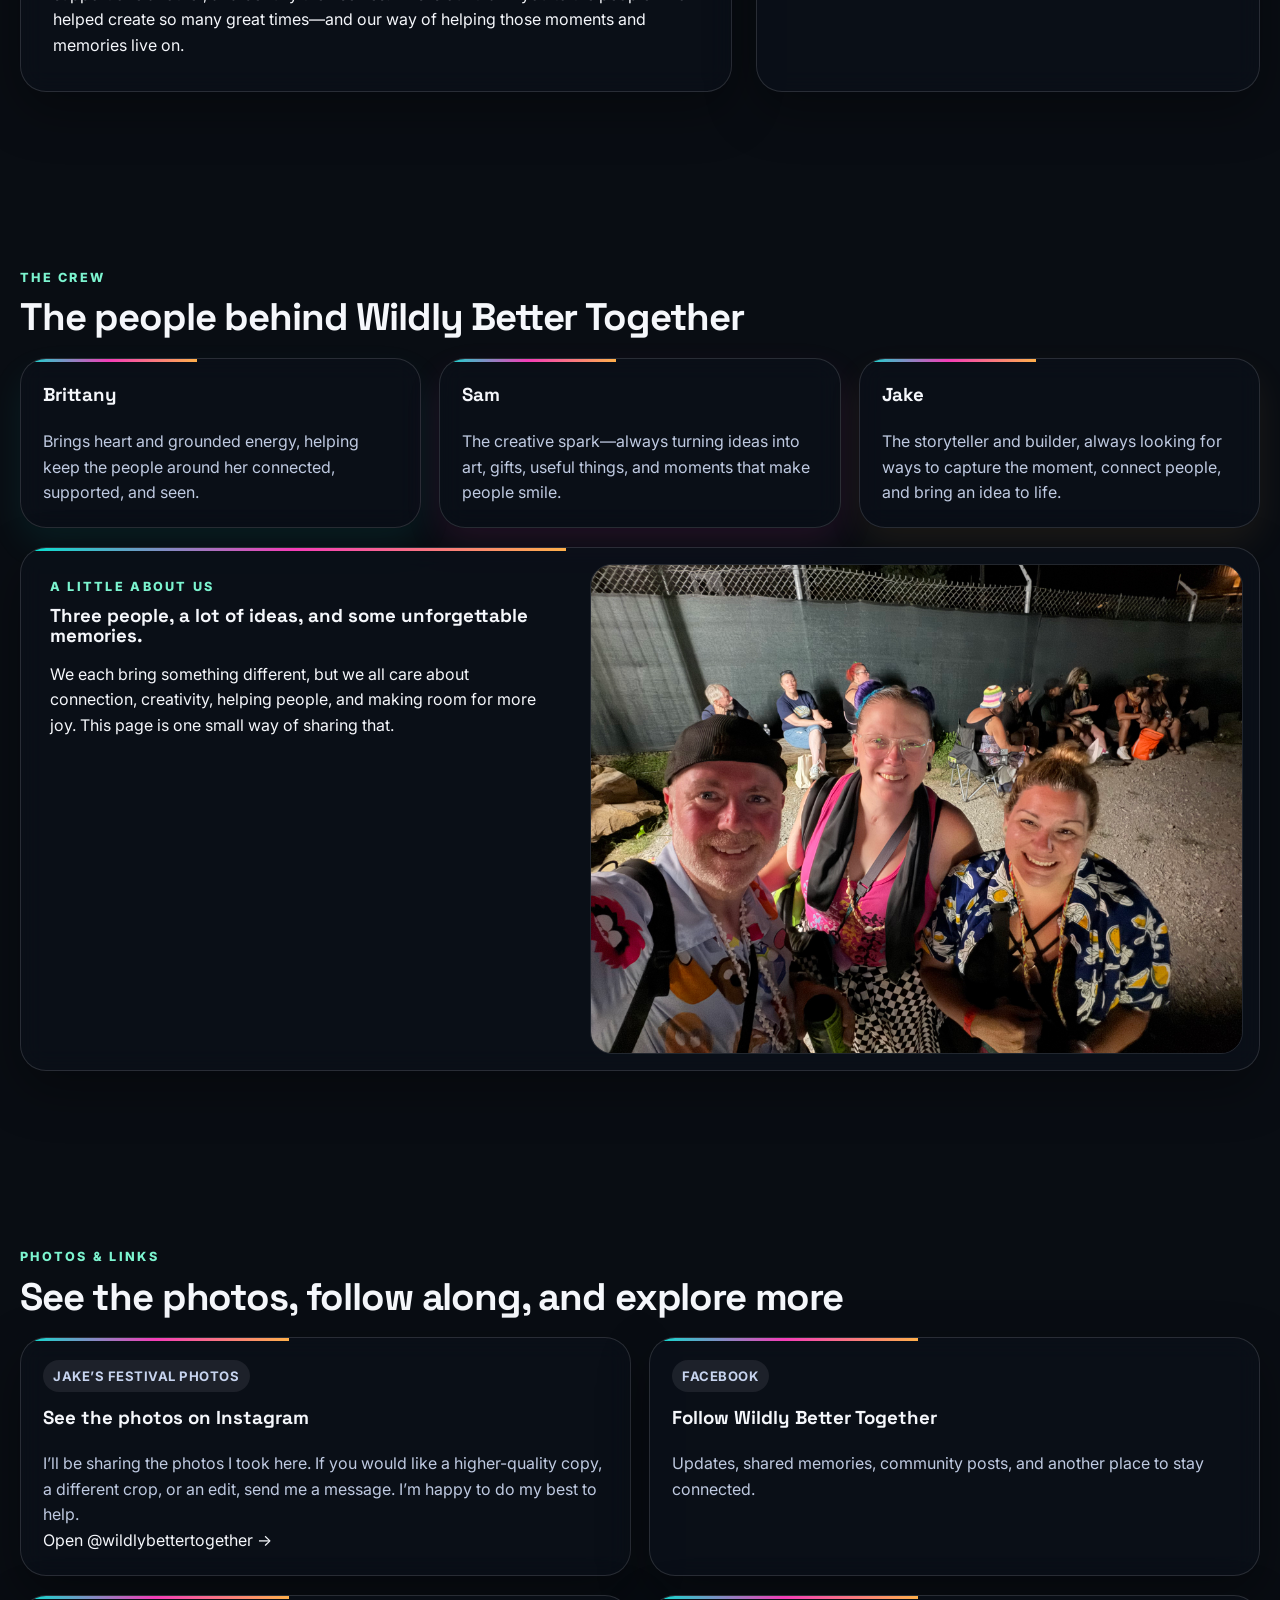
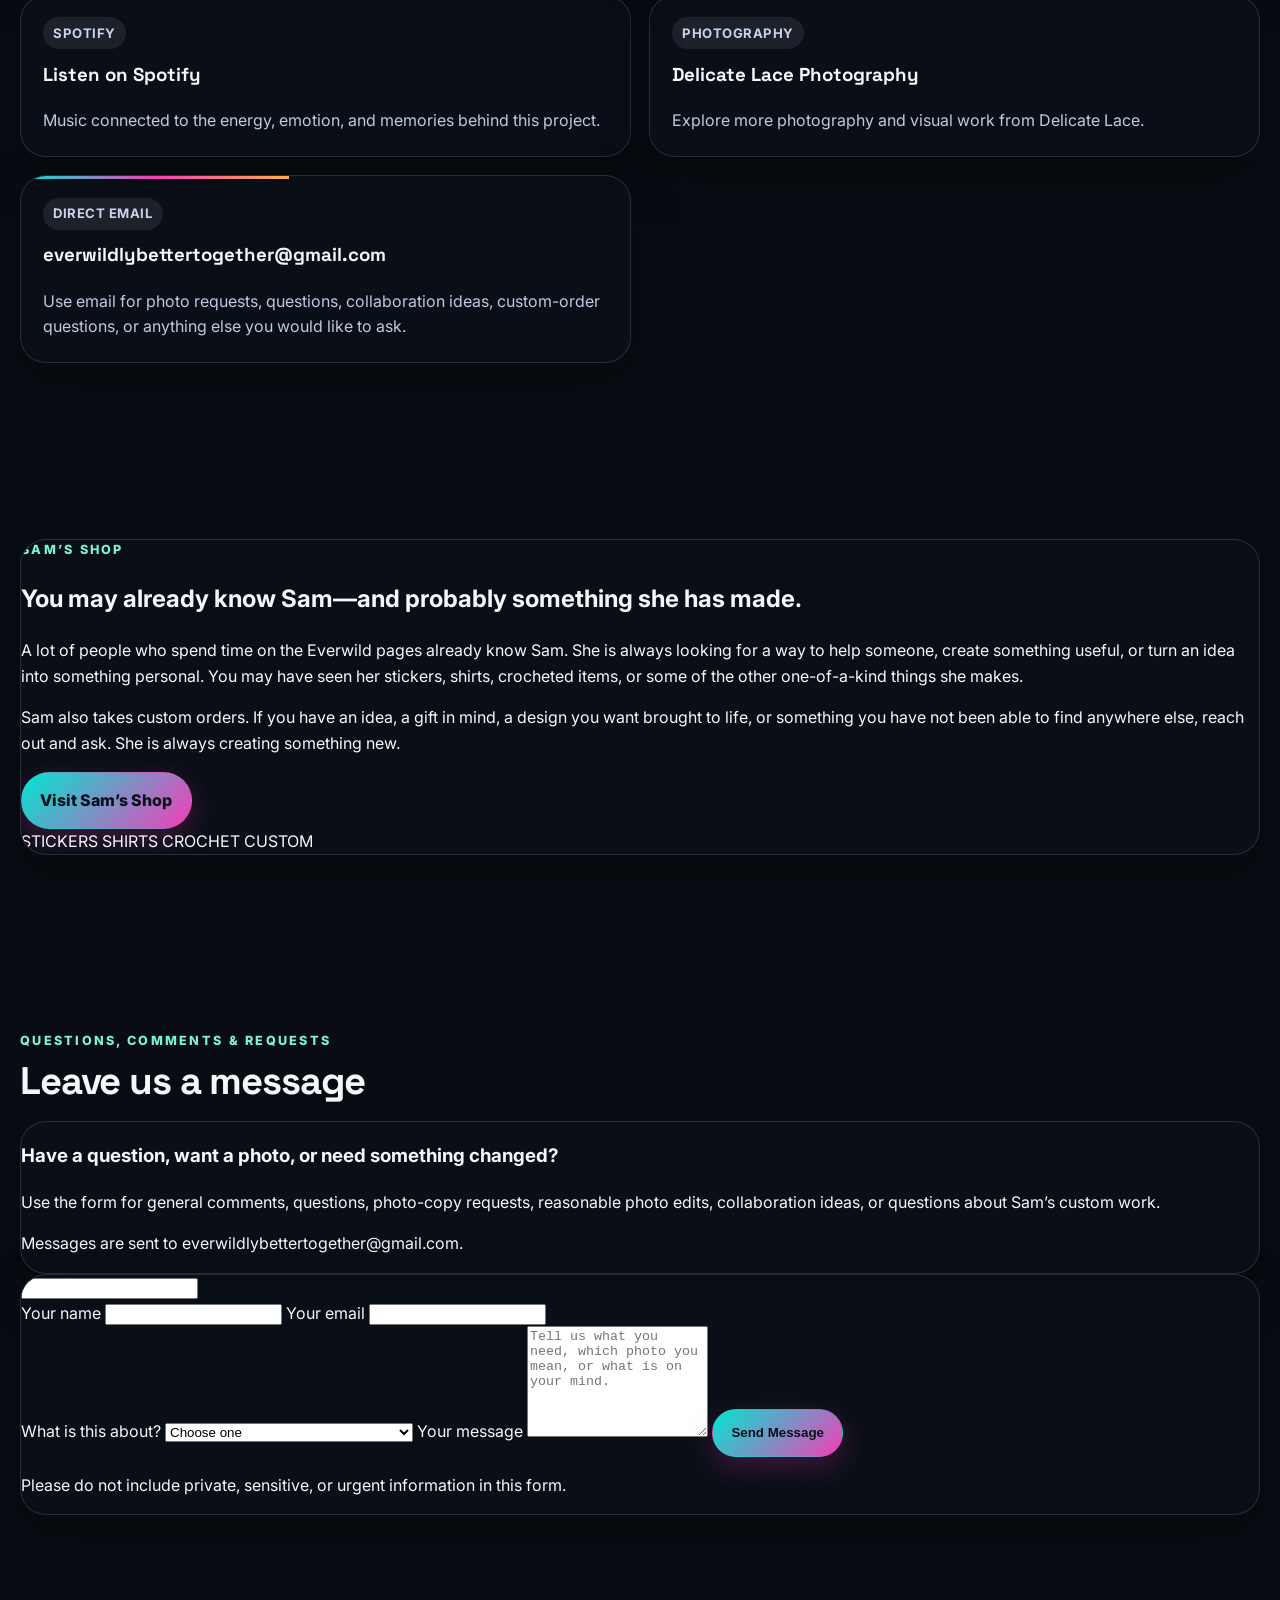
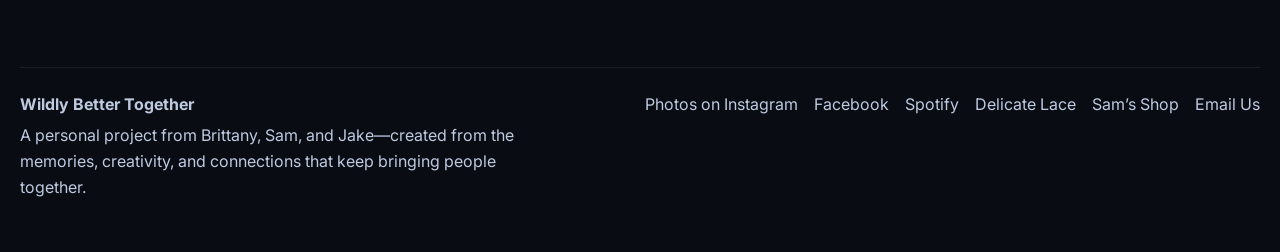
==== commit a4f0040b: "Refine site copy, contact options, and Sam shop section" ====
--- a/index.html
+++ b/index.html
@@ -4,12 +4,12 @@
   <meta charset="UTF-8" />
   <meta name="viewport" content="width=device-width, initial-scale=1.0, viewport-fit=cover" />
   <meta name="theme-color" content="#070a10" />
-  <meta name="description" content="Wildly Better Together — Brittany, Sam, and Jake sharing Everwild stories, festival energy, and photography with a polished 90s emo, neon, ska, and psychedelic vibe." />
-  <meta property="og:title" content="Wildly Better Together · Everwild Crew" />
-  <meta property="og:description" content="Brittany, Sam, and Jake — Everwild memories, community energy, and a home for the vibe." />
+  <meta name="description" content="Wildly Better Together — photos, handmade creations, music, memories, and good energy shared by Brittany, Sam, and Jake." />
+  <meta property="og:title" content="Wildly Better Together" />
+  <meta property="og:description" content="Photos, creativity, music, memories, and ways to connect with Brittany, Sam, and Jake." />
   <meta property="og:image" content="assets/photos/crew.jpg" />
   <meta property="og:type" content="website" />
-  <title>Wildly Better Together · Everwild Crew</title>
+  <title>Wildly Better Together | Photos, Art & Good Vibes</title>
   <link rel="preconnect" href="https://fonts.googleapis.com">
   <link rel="preconnect" href="https://fonts.gstatic.com" crossorigin>
   <link href="https://fonts.googleapis.com/css2?family=Inter:wght@400;500;600;700;800&family=Space+Grotesk:wght@500;700&display=swap" rel="stylesheet">
@@ -24,40 +24,41 @@
       <span class="brand-mark">✦</span>
       <span>Wildly Better Together</span>
     </a>
-    <nav class="nav">
+    <nav class="nav" aria-label="Main navigation">
       <a href="#story">Our Story</a>
       <a href="#crew">The Crew</a>
-      <a href="#links">Links</a>
-      <a href="#vibe">The Vibe</a>
+      <a href="#links">Photos & Links</a>
+      <a href="#shop">Sam’s Shop</a>
+      <a href="#contact">Questions</a>
     </nav>
-    <a class="button button-sm button-outline" href="https://www.instagram.com/wildlybettertogether/?hl=en" target="_blank" rel="noreferrer">Instagram</a>
+    <a class="button button-sm button-outline" href="https://www.instagram.com/wildlybettertogether/?hl=en" target="_blank" rel="noreferrer">See the Photos</a>
   </header>
 
   <main id="top">
     <section class="hero section">
       <div class="hero-copy panel glow-panel">
-        <p class="eyebrow">Everwild · Photo Crew · Festival Love</p>
-        <h1>Professional polish. <span>Real heart.</span> A festival site that actually feels like us.</h1>
-        <p class="lede">A vibrant, music-soaked home for Brittany, Sam, and Jake—built around Everwild memories, community energy, and a 90s emo / neon / reggae / Cali-ska / psychedelic spirit.</p>
+        <p class="eyebrow">Photos · Handmade Creations · Good Vibes</p>
+        <h1>A little more love, creativity, and <span>good energy</span> shared forward.</h1>
+        <p class="lede">We’re Brittany, Sam, and Jake. This is a home for the photos, memories, music, creative projects, and people who have helped make some very good times possible.</p>
         <div class="hero-actions">
           <a class="button" href="#story">Read Our Story</a>
-          <a class="button button-outline" href="#links">Open the Links</a>
-        </div>
-        <ul class="hero-tags" aria-label="site vibe tags">
-          <li>90s Emo</li>
-          <li>Neon</li>
-          <li>Reggae + Ska</li>
-          <li>Psychedelic</li>
-          <li>Polished + Professional</li>
+          <a class="button button-outline" href="#contact">Leave a Question or Comment</a>
+        </div>
+        <ul class="hero-tags" aria-label="What you will find here">
+          <li>Festival Photos</li>
+          <li>Handmade Goods</li>
+          <li>Music</li>
+          <li>Community</li>
+          <li>Giving Back</li>
         </ul>
       </div>
 
       <aside class="hero-card panel image-card">
-        <div class="badge">Background theme</div>
-        <img src="assets/images/tree-of-life-bg.webp" alt="Psychedelic Tree of Life Everwild background art" loading="eager" />
+        <div class="badge">Look a little closer</div>
+        <img src="assets/images/tree-of-life-bg.webp" alt="Colorful psychedelic Tree of Life artwork filled with music, photography, and festival-inspired details" loading="eager" />
         <div class="image-card-copy">
-          <h2>Tree of Life</h2>
-          <p>The entire site keys off this custom artwork—deep twilight tones, glowing details, festival energy, and little moments throughout.</p>
+          <h2>More to find every time</h2>
+          <p>The tree is filled with small hidden details inspired by music, photography, creativity, connection, and the memories that stay with us.</p>
         </div>
       </aside>
     </section>
@@ -65,19 +66,19 @@
     <section class="section two-col" id="story">
       <div class="panel story-panel">
         <p class="eyebrow">Our Story</p>
-        <h2>Why Everwild matters to us</h2>
+        <h2>Why these weekends matter to us</h2>
         <p>We’re Brittany, Sam, and Jake—three different people with our own personalities, talents, and ways of showing love, but one shared belief: leave people and places a little better than you found them. We’ve had the privilege of experiencing Everwild a few times now, and every trip has given us much more than a weekend of music. It has given us laughter, connection, creativity, and the kind of memories that stay with you long after the last set ends.</p>
-        <p>This time, we wanted to give a little of that energy back. We created this space to share photos, music, art, and the small moments that make Everwild feel so special. We appreciate the welcoming vibe of the festival and the people who arrive ready to dance, connect, support one another, and be fully themselves. This is our thank-you to the community that helped create so many great times—and our way of helping those moments and memories live on.</p>
+        <p>This time, we wanted to give a little of that energy back. We created this space to share photos, music, art, and the small moments that make the experience feel so special. We appreciate the welcoming vibe and the people who arrive ready to dance, connect, support one another, and be fully themselves. This is our thank-you to the people who helped create so many great times—and our way of helping those moments and memories live on.</p>
       </div>
 
       <div class="panel notes-panel">
-        <p class="eyebrow">What this site is for</p>
-        <h3>A home for the moments that made it special.</h3>
+        <p class="eyebrow">What you’ll find here</p>
+        <h3>A place to keep the good things moving.</h3>
         <ul class="bullet-list">
-          <li>Festival photos and memory keeping</li>
-          <li>A polished place to share the vibe with other people</li>
-          <li>Music and community links in one spot</li>
-          <li>A look and feel that actually matches our aesthetic</li>
+          <li>Photos taken by Jake and ways to request copies or edits</li>
+          <li>Sam’s handmade creations and custom-order information</li>
+          <li>Music, photography, and social links in one place</li>
+          <li>A simple way to send questions, comments, and requests</li>
         </ul>
       </div>
     </section>
@@ -94,87 +95,129 @@
         </article>
         <article class="panel person-card accent-pink">
           <h3>Sam</h3>
-          <p>The creative spark—always turning ideas into art, gifts, and moments that make people smile.</p>
+          <p>The creative spark—always turning ideas into art, gifts, useful things, and moments that make people smile.</p>
         </article>
         <article class="panel person-card accent-gold">
           <h3>Jake</h3>
-          <p>The storyteller and builder, always looking for ways to capture the moment, connect people, and bring ideas to life.</p>
+          <p>The storyteller and builder, always looking for ways to capture the moment, connect people, and bring an idea to life.</p>
         </article>
       </div>
 
       <div class="panel photo-feature">
         <div class="photo-copy">
-          <p class="eyebrow">Featured image</p>
-          <h3>Us at the festival</h3>
-          <p>Jake, Sam &amp; Brittany — the crew shot that anchors this page. More photos can land here as we clean and add them.</p>
+          <p class="eyebrow">A little about us</p>
+          <h3>Three people, a lot of ideas, and some unforgettable memories.</h3>
+          <p>We each bring something different, but we all care about connection, creativity, helping people, and making room for more joy. This page is one small way of sharing that.</p>
         </div>
         <div class="photo-frame">
-          <img src="assets/photos/crew.jpg" alt="Jake, Sam, and Brittany at the festival" width="1200" height="1600" loading="lazy" />
+          <img src="assets/photos/crew.jpg" alt="Jake, Sam, and Brittany together" width="1200" height="1600" loading="lazy" />
         </div>
       </div>
     </section>
 
     <section class="section" id="links">
       <div class="section-heading">
-        <p class="eyebrow">Links</p>
-        <h2>Everything important in one place</h2>
+        <p class="eyebrow">Photos & Links</p>
+        <h2>See the photos, follow along, and explore more</h2>
       </div>
       <div class="links-grid">
-        <a class="panel link-card" href="https://www.instagram.com/wildlybettertogether/?hl=en" target="_blank" rel="noreferrer">
-          <span class="link-kicker">Instagram</span>
-          <h3>@wildlybettertogether</h3>
-          <p>Behind-the-scenes, updates, visual moments, and the evolving festival story.</p>
+        <a class="panel link-card featured-link" href="https://www.instagram.com/wildlybettertogether/?hl=en" target="_blank" rel="noreferrer">
+          <span class="link-kicker">Jake’s Festival Photos</span>
+          <h3>See the photos on Instagram</h3>
+          <p>I’ll be sharing the photos I took here. If you would like a higher-quality copy, a different crop, or an edit, send me a message. I’m happy to do my best to help.</p>
+          <span class="card-action">Open @wildlybettertogether →</span>
         </a>
         <a class="panel link-card" href="https://www.facebook.com/profile.php?id=61584813074823" target="_blank" rel="noreferrer">
           <span class="link-kicker">Facebook</span>
-          <h3>Wildly Better Together</h3>
-          <p>Community-facing hub for sharing posts, connecting, and keeping the broader story visible.</p>
+          <h3>Follow Wildly Better Together</h3>
+          <p>Updates, shared memories, community posts, and another place to stay connected.</p>
         </a>
         <a class="panel link-card" href="https://open.spotify.com/artist/3q0lanC2SZJSFUHILKSDZj" target="_blank" rel="noreferrer">
           <span class="link-kicker">Spotify</span>
           <h3>Listen on Spotify</h3>
-          <p>Music that connects with the vibe—perfect for setting the tone beyond the festival weekend.</p>
+          <p>Music connected to the energy, emotion, and memories behind this project.</p>
         </a>
         <a class="panel link-card" href="https://delicatelacephotography.mypixieset.com/" target="_blank" rel="noreferrer">
           <span class="link-kicker">Photography</span>
           <h3>Delicate Lace Photography</h3>
-          <p>Photo credit and gallery — visual work tied to the story we want to share.</p>
-        </a>
-        <a class="panel link-card" href="https://bgcc.store" target="_blank" rel="noreferrer">
-          <span class="link-kicker">Shop</span>
-          <h3>Sam’s shop · bgcc.store</h3>
-          <p>Custom creations from Sam — art and gifts that carry the same creative spark.</p>
-        </a>
-        <a class="panel link-card" href="mailto:jgeiger310@gmail.com?subject=Everwild%20/%20Photo%20booking">
-          <span class="link-kicker">Contact</span>
-          <h3>Reach out to Jake</h3>
-          <p>Booking questions, photo collab, or anything Everwild-related — drop a line.</p>
-        </a>
-      </div>
-    </section>
-
-    <section class="section" id="vibe">
+          <p>Explore more photography and visual work from Delicate Lace.</p>
+        </a>
+        <a class="panel link-card" href="mailto:everwildlybettertogether@gmail.com?subject=Wildly%20Better%20Together%20Question">
+          <span class="link-kicker">Direct Email</span>
+          <h3>everwildlybettertogether@gmail.com</h3>
+          <p>Use email for photo requests, questions, collaboration ideas, custom-order questions, or anything else you would like to ask.</p>
+        </a>
+      </div>
+    </section>
+
+    <section class="section" id="shop">
+      <div class="panel shop-feature">
+        <div class="shop-copy">
+          <p class="eyebrow">Sam’s Shop</p>
+          <h2>You may already know Sam—and probably something she has made.</h2>
+          <p>A lot of people who spend time on the Everwild pages already know Sam. She is always looking for a way to help someone, create something useful, or turn an idea into something personal. You may have seen her stickers, shirts, crocheted items, or some of the other one-of-a-kind things she makes.</p>
+          <p>Sam also takes custom orders. If you have an idea, a gift in mind, a design you want brought to life, or something you have not been able to find anywhere else, reach out and ask. She is always creating something new.</p>
+          <a class="button" href="https://bgcc.store" target="_blank" rel="noreferrer">Visit Sam’s Shop</a>
+        </div>
+        <div class="shop-mark" aria-hidden="true">
+          <span>STICKERS</span>
+          <span>SHIRTS</span>
+          <span>CROCHET</span>
+          <span>CUSTOM</span>
+        </div>
+      </div>
+    </section>
+
+    <section class="section" id="contact">
       <div class="section-heading">
-        <p class="eyebrow">The Vibe</p>
-        <h2>How this redesign is meant to feel</h2>
-      </div>
-      <div class="vibe-grid">
-        <article class="panel vibe-card">
-          <h3>90s Emo</h3>
-          <p>Moody undertones, emotional depth, and a little raw edge—without looking sloppy or unfinished.</p>
-        </article>
-        <article class="panel vibe-card">
-          <h3>Neon + Nightlife</h3>
-          <p>Glowing accent colors, luminous edges, and a lit-up evening energy pulled from the Tree of Life art.</p>
-        </article>
-        <article class="panel vibe-card">
-          <h3>Reggae / Cali Ska</h3>
-          <p>Warmth, community, movement, and the easygoing sun-soaked feeling that balances the darker emo tones.</p>
-        </article>
-        <article class="panel vibe-card">
-          <h3>Hippie Psychedelic</h3>
-          <p>Organic shapes, color bloom, layered texture, hidden details, and a sense that the page keeps revealing more.</p>
-        </article>
+        <p class="eyebrow">Questions, Comments & Requests</p>
+        <h2>Leave us a message</h2>
+      </div>
+      <div class="contact-layout">
+        <div class="panel contact-copy">
+          <h3>Have a question, want a photo, or need something changed?</h3>
+          <p>Use the form for general comments, questions, photo-copy requests, reasonable photo edits, collaboration ideas, or questions about Sam’s custom work.</p>
+          <p>Messages are sent to <a class="text-link" href="mailto:everwildlybettertogether@gmail.com">everwildlybettertogether@gmail.com</a>.</p>
+        </div>
+
+        <form class="panel contact-form" action="https://formsubmit.co/everwildlybettertogether@gmail.com" method="POST">
+          <input type="hidden" name="_subject" value="New message from the Wildly Better Together website">
+          <input type="hidden" name="_template" value="table">
+          <input type="hidden" name="_captcha" value="true">
+          <input type="hidden" name="_next" value="https://jgeiger310-code.github.io/everwild-crew-temp/thanks.html">
+          <input class="form-honey" type="text" name="_honey" tabindex="-1" autocomplete="off">
+
+          <div class="form-row">
+            <label>
+              Your name
+              <input type="text" name="name" autocomplete="name" required>
+            </label>
+            <label>
+              Your email
+              <input type="email" name="email" autocomplete="email" required>
+            </label>
+          </div>
+
+          <label>
+            What is this about?
+            <select name="reason" required>
+              <option value="" selected disabled>Choose one</option>
+              <option>Photo copy or higher-resolution image</option>
+              <option>Photo edit or correction</option>
+              <option>Sam’s shop or custom order</option>
+              <option>Collaboration or creative idea</option>
+              <option>General question or comment</option>
+            </select>
+          </label>
+
+          <label>
+            Your message
+            <textarea name="message" rows="7" placeholder="Tell us what you need, which photo you mean, or what is on your mind." required></textarea>
+          </label>
+
+          <button class="button form-button" type="submit">Send Message</button>
+          <p class="form-note">Please do not include private, sensitive, or urgent information in this form.</p>
+        </form>
       </div>
     </section>
   </main>
@@ -182,15 +225,15 @@
   <footer class="footer">
     <div>
       <strong>Wildly Better Together</strong>
-      <p>Created for Everwild memories, shared with love, and styled to feel like a real brand—not a rough placeholder. Not affiliated with Everwild Festival.</p>
+      <p>A personal project from Brittany, Sam, and Jake—created from the memories, creativity, and connections that keep bringing people together.</p>
     </div>
     <div class="footer-links">
-      <a href="https://www.instagram.com/wildlybettertogether/?hl=en" target="_blank" rel="noreferrer">Instagram</a>
+      <a href="https://www.instagram.com/wildlybettertogether/?hl=en" target="_blank" rel="noreferrer">Photos on Instagram</a>
       <a href="https://www.facebook.com/profile.php?id=61584813074823" target="_blank" rel="noreferrer">Facebook</a>
       <a href="https://open.spotify.com/artist/3q0lanC2SZJSFUHILKSDZj" target="_blank" rel="noreferrer">Spotify</a>
       <a href="https://delicatelacephotography.mypixieset.com/" target="_blank" rel="noreferrer">Delicate Lace</a>
-      <a href="https://bgcc.store" target="_blank" rel="noreferrer">Sam’s shop</a>
-      <a href="https://www.everwildfestival.com/" target="_blank" rel="noreferrer">Official Everwild</a>
+      <a href="https://bgcc.store" target="_blank" rel="noreferrer">Sam’s Shop</a>
+      <a href="mailto:everwildlybettertogether@gmail.com">Email Us</a>
     </div>
   </footer>
 
